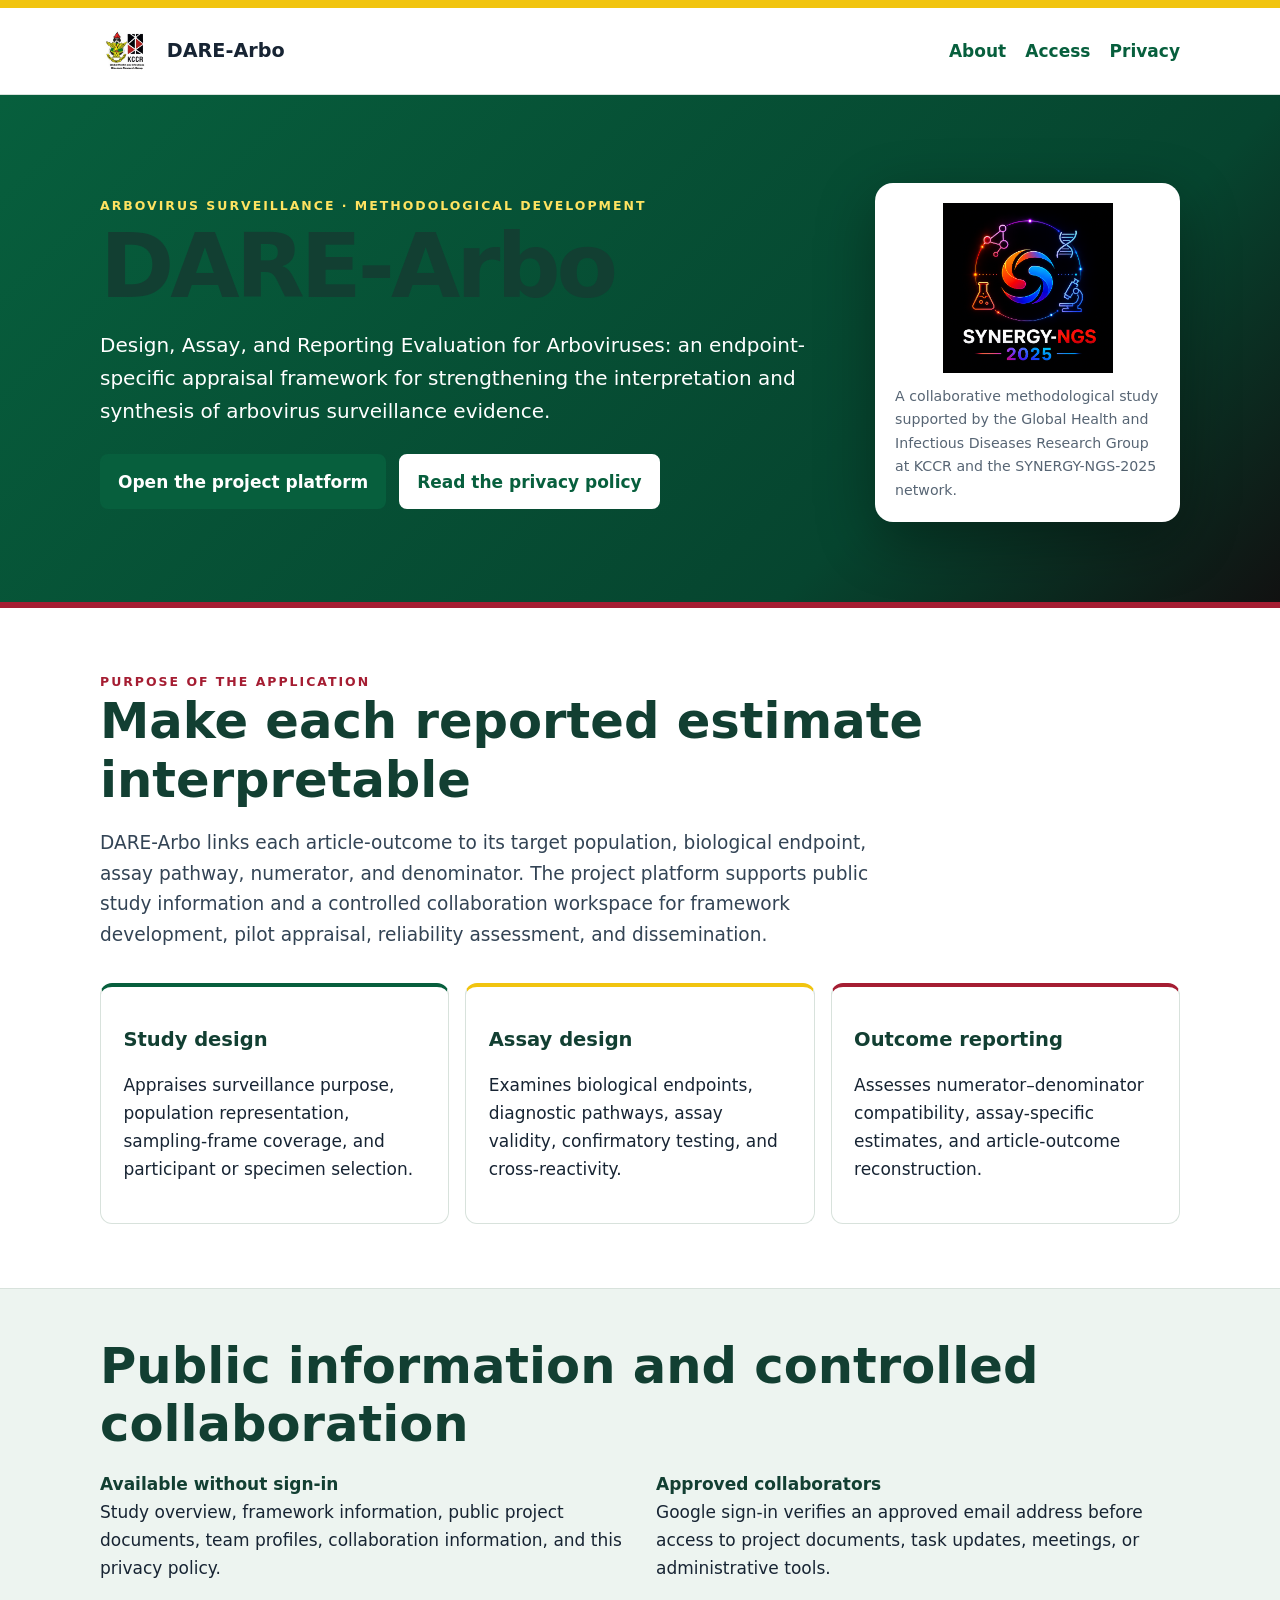
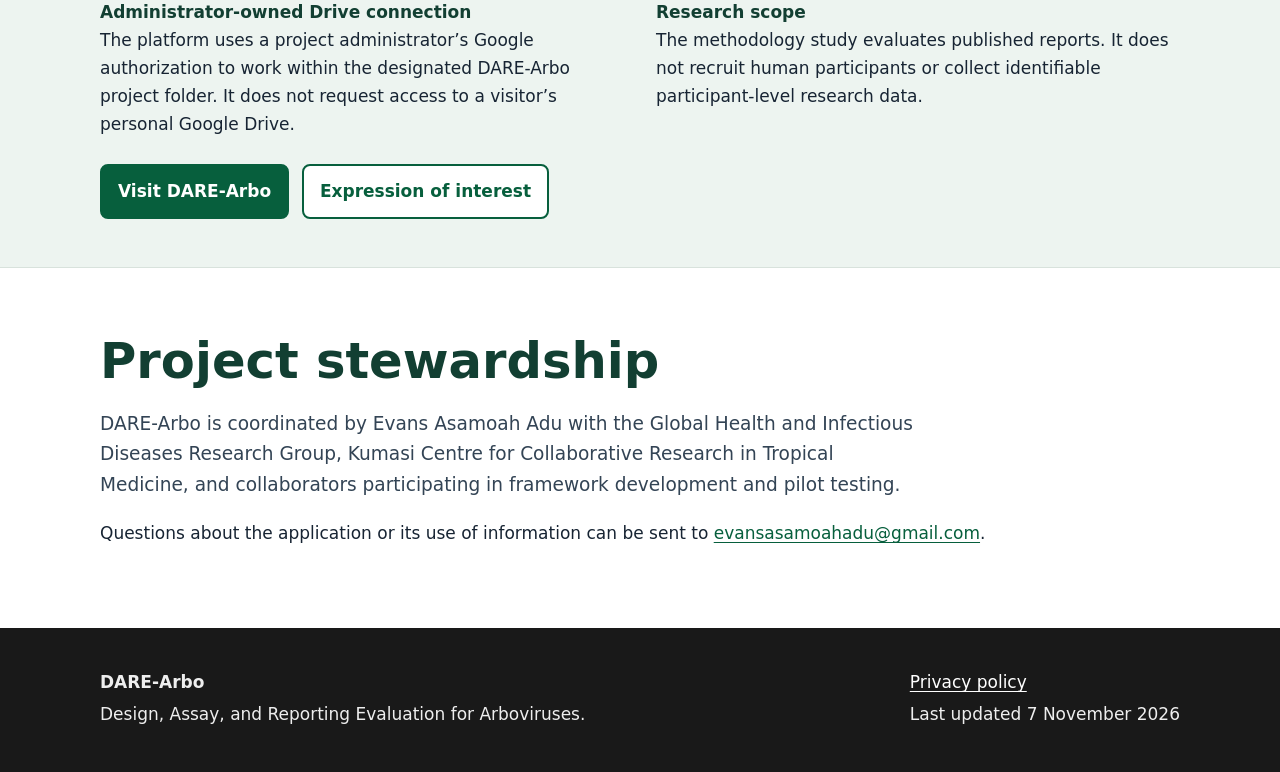
==== docs/index.html @ 60297cac "Add public OAuth verification site" ====
<!doctype html>
<html lang="en">
<head>
  <meta charset="utf-8">
  <meta name="viewport" content="width=device-width,initial-scale=1">
  <title>DARE-Arbo | Arbovirus evidence appraisal</title>
  <meta name="description" content="DARE-Arbo is an endpoint-specific framework for appraising arbovirus surveillance and seroepidemiological evidence.">
  <link rel="stylesheet" href="assets/site.css">
</head>
<body>
<a class="skip" href="#main">Skip to content</a>
<header class="site-header">
  <nav class="nav" aria-label="Primary navigation">
    <a class="brand" href="./"><img src="assets/ghid-kccr.jpeg" alt="GHID and KCCR logo"><span>DARE-Arbo</span></a>
    <div class="nav-links"><a href="#about">About</a><a href="#access">Access</a><a href="privacy.html">Privacy</a></div>
  </nav>
</header>
<main id="main">
  <div class="hero">
    <div class="hero-inner">
      <div>
        <div class="eyebrow">Arbovirus surveillance · methodological development</div>
        <h1>DARE-Arbo</h1>
        <p>Design, Assay, and Reporting Evaluation for Arboviruses: an endpoint-specific appraisal framework for strengthening the interpretation and synthesis of arbovirus surveillance evidence.</p>
        <div class="actions"><a class="button" href="https://dare-arbo-gxsla2u2vugc8gnsjyessi.streamlit.app/">Open the project platform</a><a class="button secondary" href="privacy.html">Read the privacy policy</a></div>
      </div>
      <aside class="hero-card" aria-label="Project collaboration"><img src="assets/synergy-ngs.png" alt="SYNERGY-NGS-2025 logo"><small>A collaborative methodological study supported by the Global Health and Infectious Diseases Research Group at KCCR and the SYNERGY-NGS-2025 network.</small></aside>
    </div>
  </div>

  <section id="about">
    <div class="eyebrow" style="color:#a51d32">Purpose of the application</div>
    <h2>Make each reported estimate interpretable</h2>
    <p class="lead">DARE-Arbo links each article-outcome to its target population, biological endpoint, assay pathway, numerator, and denominator. The project platform supports public study information and a controlled collaboration workspace for framework development, pilot appraisal, reliability assessment, and dissemination.</p>
    <div class="grid">
      <article class="card"><h3>Study design</h3><p>Appraises surveillance purpose, population representation, sampling-frame coverage, and participant or specimen selection.</p></article>
      <article class="card"><h3>Assay design</h3><p>Examines biological endpoints, diagnostic pathways, assay validity, confirmatory testing, and cross-reactivity.</p></article>
      <article class="card"><h3>Outcome reporting</h3><p>Assesses numerator–denominator compatibility, assay-specific estimates, and article-outcome reconstruction.</p></article>
    </div>
  </section>

  <div class="band"><section id="access">
    <h2>Public information and controlled collaboration</h2>
    <div class="facts">
      <div class="fact"><strong>Available without sign-in</strong><span>Study overview, framework information, public project documents, team profiles, collaboration information, and this privacy policy.</span></div>
      <div class="fact"><strong>Approved collaborators</strong><span>Google sign-in verifies an approved email address before access to project documents, task updates, meetings, or administrative tools.</span></div>
      <div class="fact"><strong>Administrator-owned Drive connection</strong><span>The platform uses a project administrator’s Google authorization to work within the designated DARE-Arbo project folder. It does not request access to a visitor’s personal Google Drive.</span></div>
      <div class="fact"><strong>Research scope</strong><span>The methodology study evaluates published reports. It does not recruit human participants or collect identifiable participant-level research data.</span></div>
    </div>
    <div class="actions"><a class="button" href="https://dare-arbo-gxsla2u2vugc8gnsjyessi.streamlit.app/">Visit DARE-Arbo</a><a class="button secondary" href="https://docs.google.com/forms/d/e/1FAIpQLSe5dFJ4mjU7XFID1mlbH_e0r1lHR8sOxIOkEEWdnVB3LBmgBg/viewform?usp=header">Expression of interest</a></div>
  </section></div>

  <section>
    <h2>Project stewardship</h2>
    <p class="lead">DARE-Arbo is coordinated by Evans Asamoah Adu with the Global Health and Infectious Diseases Research Group, Kumasi Centre for Collaborative Research in Tropical Medicine, and collaborators participating in framework development and pilot testing.</p>
    <p>Questions about the application or its use of information can be sent to <a href="mailto:evansasamoahadu@gmail.com">evansasamoahadu@gmail.com</a>.</p>
  </section>
</main>
<footer class="site-footer"><div class="footer-inner"><div><strong>DARE-Arbo</strong><p>Design, Assay, and Reporting Evaluation for Arboviruses.</p></div><div><a href="privacy.html">Privacy policy</a><p>Last updated 7 November 2026</p></div></div></footer>
</body>
</html>
---- docs/assets/site.css ----
:root{--green:#075f3d;--green-dark:#123f32;--red:#a51d32;--gold:#f1c40f;--ink:#172433;--muted:#576574;--paper:#fff;--soft:#edf4f0;--line:#d8e2dc;--black:#111;--max:1120px;color-scheme:light}
*{box-sizing:border-box}html{scroll-behavior:smooth}body{margin:0;background:var(--paper);color:var(--ink);font:17px/1.65 system-ui,-apple-system,"Segoe UI",sans-serif}a{color:var(--green);text-underline-offset:3px}a:hover{color:var(--red)}.skip{position:absolute;left:-9999px}.skip:focus{left:1rem;top:1rem;background:#fff;padding:.7rem;z-index:10}.site-header{border-top:8px solid var(--gold);border-bottom:1px solid var(--line);background:#fff}.nav{max-width:var(--max);margin:auto;padding:1rem 1.25rem;display:flex;align-items:center;justify-content:space-between;gap:1.5rem}.brand{display:flex;align-items:center;gap:.8rem;color:var(--ink);text-decoration:none;font-weight:800;font-size:1.2rem}.brand img{width:54px;height:54px;object-fit:contain}.nav-links{display:flex;gap:1.2rem;align-items:center}.nav-links a{text-decoration:none;font-weight:650}.button{display:inline-block;border-radius:8px;background:var(--green);color:#fff!important;text-decoration:none;padding:.72rem 1rem;font-weight:750;border:2px solid var(--green)}.button:hover{background:var(--green-dark);border-color:var(--green-dark)}.button.secondary{background:#fff;color:var(--green)!important}.hero{background:linear-gradient(135deg,var(--green) 0%,#06452f 72%,var(--black) 100%);color:#fff;border-bottom:6px solid var(--red)}.hero-inner{max-width:var(--max);margin:auto;padding:5.5rem 1.25rem 5rem;display:grid;grid-template-columns:minmax(0,1.55fr) minmax(250px,.65fr);gap:3rem;align-items:center}.eyebrow{color:#ffe361;text-transform:uppercase;letter-spacing:.16em;font-size:.78rem;font-weight:800}.hero h1{font-size:clamp(3rem,8vw,5.6rem);line-height:.95;margin:.5rem 0 1.25rem;letter-spacing:-.045em}.hero p{font-size:1.25rem;max-width:760px}.hero-card{background:#fff;color:var(--ink);border-radius:18px;padding:1.25rem;box-shadow:0 18px 60px #0005}.hero-card img{display:block;width:100%;max-height:170px;object-fit:contain}.hero-card small{display:block;color:var(--muted);margin-top:.75rem}.actions{display:flex;gap:.8rem;flex-wrap:wrap;margin-top:1.6rem}.hero .button.secondary{border-color:#fff}main section{max-width:var(--max);margin:auto;padding:4rem 1.25rem}h1,h2,h3{line-height:1.18;color:var(--green-dark)}h2{font-size:clamp(2rem,5vw,3.1rem);margin:0 0 1rem}h3{font-size:1.22rem}.lead{font-size:1.16rem;max-width:820px;color:#334455}.grid{display:grid;grid-template-columns:repeat(3,minmax(0,1fr));gap:1rem;margin-top:2rem}.card{border:1px solid var(--line);border-top:4px solid var(--green);border-radius:12px;padding:1.4rem;background:#fff}.card:nth-child(2){border-top-color:var(--gold)}.card:nth-child(3){border-top-color:var(--red)}.band{background:var(--soft);border-top:1px solid var(--line);border-bottom:1px solid var(--line)}.band section{padding-top:3rem;padding-bottom:3rem}.facts{display:grid;grid-template-columns:repeat(2,minmax(0,1fr));gap:1rem 2rem}.fact strong{display:block;color:var(--green-dark)}.privacy-layout{display:grid;grid-template-columns:260px minmax(0,1fr);gap:3rem;align-items:start}.toc{position:sticky;top:1rem;border:1px solid var(--line);border-radius:12px;padding:1rem;background:var(--soft)}.toc strong{display:block;margin-bottom:.4rem}.toc a{display:block;padding:.25rem 0}.policy h2{font-size:1.7rem;margin-top:2.8rem}.policy h2:first-child{margin-top:0}.policy table{width:100%;border-collapse:collapse;margin:1rem 0}.policy th,.policy td{text-align:left;vertical-align:top;border:1px solid var(--line);padding:.75rem}.policy th{background:var(--soft)}.notice{border-left:5px solid var(--gold);background:#fff9dc;padding:1rem 1.2rem;margin:1.5rem 0}.site-footer{background:#191919;color:#eee}.footer-inner{max-width:var(--max);margin:auto;padding:2.5rem 1.25rem;display:flex;justify-content:space-between;gap:2rem;flex-wrap:wrap}.site-footer a{color:#fff}.site-footer p{margin:.25rem 0;max-width:680px}@media(max-width:780px){.hero-inner,.privacy-layout{grid-template-columns:1fr}.hero-inner{padding-top:3.7rem}.hero-card{max-width:320px}.grid,.facts{grid-template-columns:1fr}.toc{position:static}.nav{align-items:flex-start}.nav-links{flex-direction:column;align-items:flex-end;gap:.35rem}.policy table,.policy thead,.policy tbody,.policy tr,.policy th,.policy td{display:block}.policy th{border-bottom:0}}
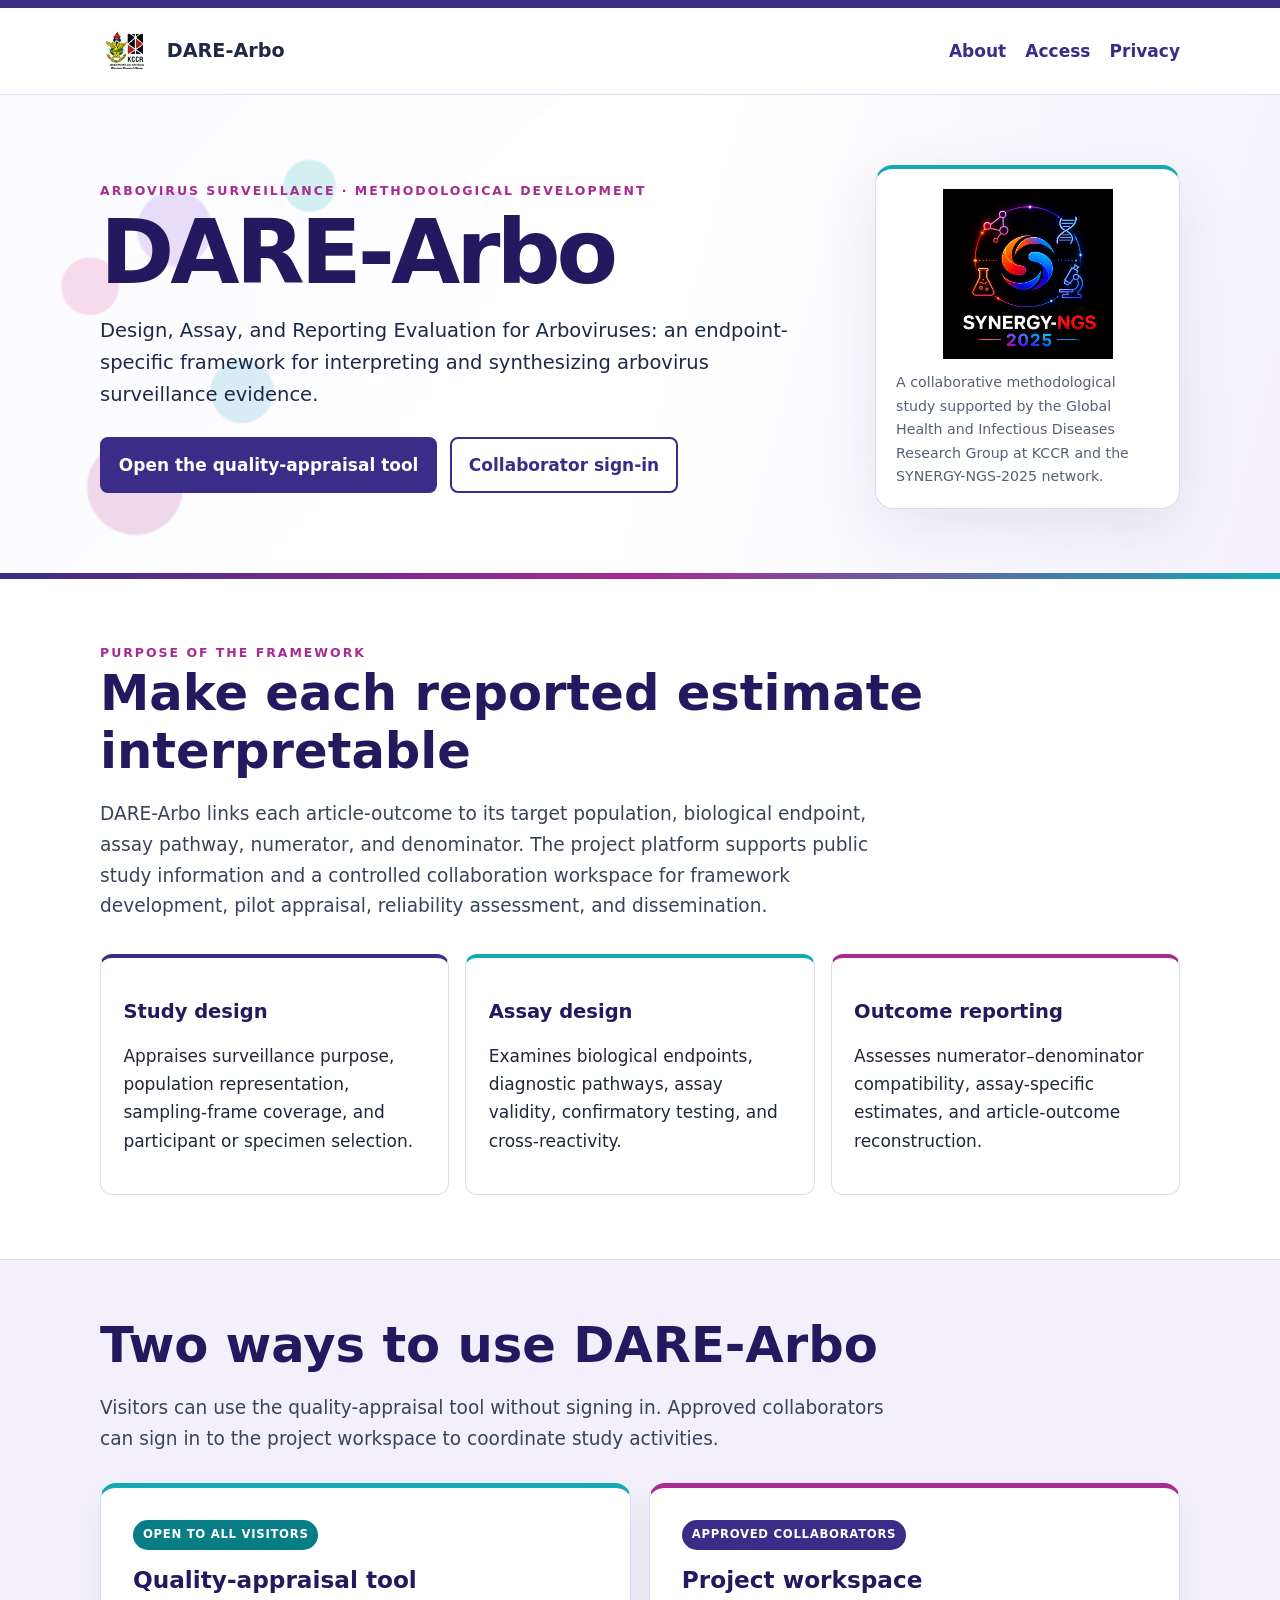
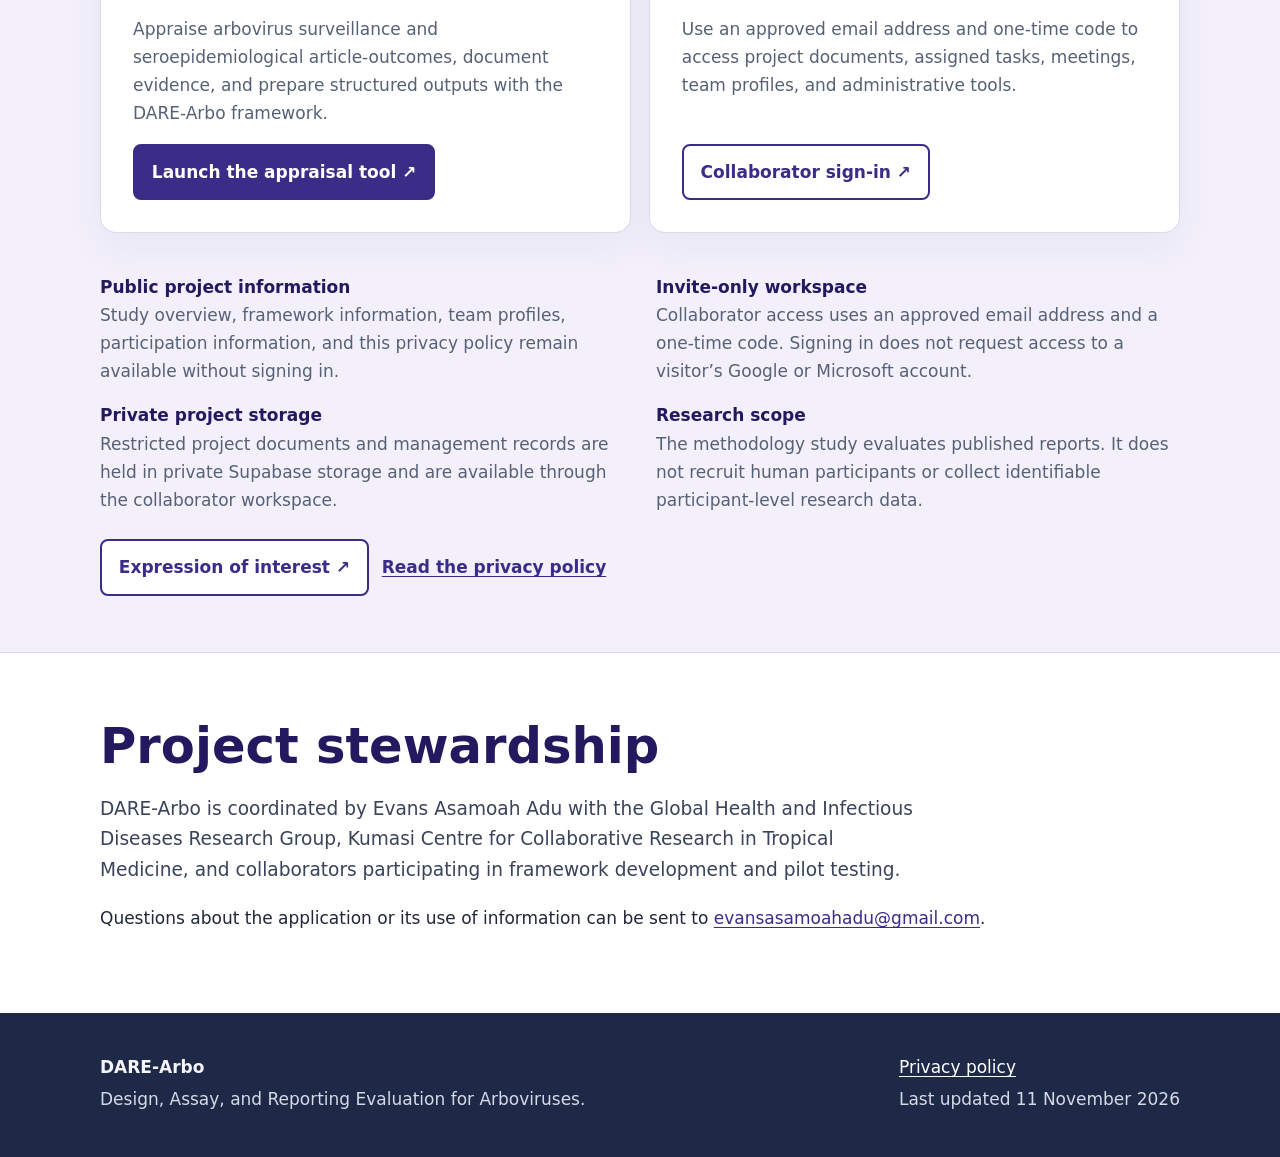
==== commit 6ad7d056: "Update DARE-Arbo public project page" ====
--- a/docs/index.html
+++ b/docs/index.html
@@ -3,6 +3,7 @@
 <head>
   <meta charset="utf-8">
   <meta name="viewport" content="width=device-width,initial-scale=1">
+  <meta name="google-site-verification" content="gFUFpt758JYcYrTgXXClX9mncqXUtRi1PRnjrYZKOCc">
   <title>DARE-Arbo | Arbovirus evidence appraisal</title>
   <meta name="description" content="DARE-Arbo is an endpoint-specific framework for appraising arbovirus surveillance and seroepidemiological evidence.">
   <link rel="stylesheet" href="assets/site.css">
@@ -21,15 +22,15 @@
       <div>
         <div class="eyebrow">Arbovirus surveillance · methodological development</div>
         <h1>DARE-Arbo</h1>
-        <p>Design, Assay, and Reporting Evaluation for Arboviruses: an endpoint-specific appraisal framework for strengthening the interpretation and synthesis of arbovirus surveillance evidence.</p>
-        <div class="actions"><a class="button" href="https://dare-arbo-gxsla2u2vugc8gnsjyessi.streamlit.app/">Open the project platform</a><a class="button secondary" href="privacy.html">Read the privacy policy</a></div>
+        <p>Design, Assay, and Reporting Evaluation for Arboviruses: an endpoint-specific framework for interpreting and synthesizing arbovirus surveillance evidence.</p>
+        <div class="actions"><a class="button" href="https://schistoadhesomeatlas-u8uiyupvejqlmumglumgsl.streamlit.app/">Open the quality-appraisal tool</a><a class="button secondary" href="https://dare-arbo-gxsla2u2vugc8gnsjyessi.streamlit.app/">Collaborator sign-in</a></div>
       </div>
       <aside class="hero-card" aria-label="Project collaboration"><img src="assets/synergy-ngs.png" alt="SYNERGY-NGS-2025 logo"><small>A collaborative methodological study supported by the Global Health and Infectious Diseases Research Group at KCCR and the SYNERGY-NGS-2025 network.</small></aside>
     </div>
   </div>
 
   <section id="about">
-    <div class="eyebrow" style="color:#a51d32">Purpose of the application</div>
+    <div class="eyebrow">Purpose of the framework</div>
     <h2>Make each reported estimate interpretable</h2>
     <p class="lead">DARE-Arbo links each article-outcome to its target population, biological endpoint, assay pathway, numerator, and denominator. The project platform supports public study information and a controlled collaboration workspace for framework development, pilot appraisal, reliability assessment, and dissemination.</p>
     <div class="grid">
@@ -40,14 +41,29 @@
   </section>
 
   <div class="band"><section id="access">
-    <h2>Public information and controlled collaboration</h2>
+    <h2>Two ways to use DARE-Arbo</h2>
+    <p class="lead">Visitors can use the quality-appraisal tool without signing in. Approved collaborators can sign in to the project workspace to coordinate study activities.</p>
+    <div class="destination-grid">
+      <article class="destination-card tool-card">
+        <span class="badge open">Open to all visitors</span>
+        <h3>Quality-appraisal tool</h3>
+        <p>Appraise arbovirus surveillance and seroepidemiological article-outcomes, document evidence, and prepare structured outputs with the DARE-Arbo framework.</p>
+        <a class="button" href="https://schistoadhesomeatlas-u8uiyupvejqlmumglumgsl.streamlit.app/">Launch the appraisal tool ↗</a>
+      </article>
+      <article class="destination-card workspace-card">
+        <span class="badge restricted">Approved collaborators</span>
+        <h3>Project workspace</h3>
+        <p>Use an approved email address and one-time code to access project documents, assigned tasks, meetings, team profiles, and administrative tools.</p>
+        <a class="button secondary" href="https://dare-arbo-gxsla2u2vugc8gnsjyessi.streamlit.app/">Collaborator sign-in ↗</a>
+      </article>
+    </div>
     <div class="facts">
-      <div class="fact"><strong>Available without sign-in</strong><span>Study overview, framework information, public project documents, team profiles, collaboration information, and this privacy policy.</span></div>
-      <div class="fact"><strong>Approved collaborators</strong><span>Google sign-in verifies an approved email address before access to project documents, task updates, meetings, or administrative tools.</span></div>
-      <div class="fact"><strong>Administrator-owned Drive connection</strong><span>The platform uses a project administrator’s Google authorization to work within the designated DARE-Arbo project folder. It does not request access to a visitor’s personal Google Drive.</span></div>
+      <div class="fact"><strong>Public project information</strong><span>Study overview, framework information, team profiles, participation information, and this privacy policy remain available without signing in.</span></div>
+      <div class="fact"><strong>Invite-only workspace</strong><span>Collaborator access uses an approved email address and a one-time code. Signing in does not request access to a visitor’s Google or Microsoft account.</span></div>
+      <div class="fact"><strong>Private project storage</strong><span>Restricted project documents and management records are held in private Supabase storage and are available through the collaborator workspace.</span></div>
       <div class="fact"><strong>Research scope</strong><span>The methodology study evaluates published reports. It does not recruit human participants or collect identifiable participant-level research data.</span></div>
     </div>
-    <div class="actions"><a class="button" href="https://dare-arbo-gxsla2u2vugc8gnsjyessi.streamlit.app/">Visit DARE-Arbo</a><a class="button secondary" href="https://docs.google.com/forms/d/e/1FAIpQLSe5dFJ4mjU7XFID1mlbH_e0r1lHR8sOxIOkEEWdnVB3LBmgBg/viewform?usp=header">Expression of interest</a></div>
+    <div class="actions"><a class="button secondary" href="https://docs.google.com/forms/d/e/1FAIpQLSe5dFJ4mjU7XFID1mlbH_e0r1lHR8sOxIOkEEWdnVB3LBmgBg/viewform?usp=header">Expression of interest ↗</a><a class="text-link" href="privacy.html">Read the privacy policy</a></div>
   </section></div>
 
   <section>
@@ -56,6 +72,6 @@
     <p>Questions about the application or its use of information can be sent to <a href="mailto:evansasamoahadu@gmail.com">evansasamoahadu@gmail.com</a>.</p>
   </section>
 </main>
-<footer class="site-footer"><div class="footer-inner"><div><strong>DARE-Arbo</strong><p>Design, Assay, and Reporting Evaluation for Arboviruses.</p></div><div><a href="privacy.html">Privacy policy</a><p>Last updated 7 November 2026</p></div></div></footer>
+<footer class="site-footer"><div class="footer-inner"><div><strong>DARE-Arbo</strong><p>Design, Assay, and Reporting Evaluation for Arboviruses.</p></div><div><a href="privacy.html">Privacy policy</a><p>Last updated 11 November 2026</p></div></div></footer>
 </body>
 </html>
--- a/docs/assets/site.css
+++ b/docs/assets/site.css
@@ -1,2 +1,92 @@
-:root{--green:#075f3d;--green-dark:#123f32;--red:#a51d32;--gold:#f1c40f;--ink:#172433;--muted:#576574;--paper:#fff;--soft:#edf4f0;--line:#d8e2dc;--black:#111;--max:1120px;color-scheme:light}
-*{box-sizing:border-box}html{scroll-behavior:smooth}body{margin:0;background:var(--paper);color:var(--ink);font:17px/1.65 system-ui,-apple-system,"Segoe UI",sans-serif}a{color:var(--green);text-underline-offset:3px}a:hover{color:var(--red)}.skip{position:absolute;left:-9999px}.skip:focus{left:1rem;top:1rem;background:#fff;padding:.7rem;z-index:10}.site-header{border-top:8px solid var(--gold);border-bottom:1px solid var(--line);background:#fff}.nav{max-width:var(--max);margin:auto;padding:1rem 1.25rem;display:flex;align-items:center;justify-content:space-between;gap:1.5rem}.brand{display:flex;align-items:center;gap:.8rem;color:var(--ink);text-decoration:none;font-weight:800;font-size:1.2rem}.brand img{width:54px;height:54px;object-fit:contain}.nav-links{display:flex;gap:1.2rem;align-items:center}.nav-links a{text-decoration:none;font-weight:650}.button{display:inline-block;border-radius:8px;background:var(--green);color:#fff!important;text-decoration:none;padding:.72rem 1rem;font-weight:750;border:2px solid var(--green)}.button:hover{background:var(--green-dark);border-color:var(--green-dark)}.button.secondary{background:#fff;color:var(--green)!important}.hero{background:linear-gradient(135deg,var(--green) 0%,#06452f 72%,var(--black) 100%);color:#fff;border-bottom:6px solid var(--red)}.hero-inner{max-width:var(--max);margin:auto;padding:5.5rem 1.25rem 5rem;display:grid;grid-template-columns:minmax(0,1.55fr) minmax(250px,.65fr);gap:3rem;align-items:center}.eyebrow{color:#ffe361;text-transform:uppercase;letter-spacing:.16em;font-size:.78rem;font-weight:800}.hero h1{font-size:clamp(3rem,8vw,5.6rem);line-height:.95;margin:.5rem 0 1.25rem;letter-spacing:-.045em}.hero p{font-size:1.25rem;max-width:760px}.hero-card{background:#fff;color:var(--ink);border-radius:18px;padding:1.25rem;box-shadow:0 18px 60px #0005}.hero-card img{display:block;width:100%;max-height:170px;object-fit:contain}.hero-card small{display:block;color:var(--muted);margin-top:.75rem}.actions{display:flex;gap:.8rem;flex-wrap:wrap;margin-top:1.6rem}.hero .button.secondary{border-color:#fff}main section{max-width:var(--max);margin:auto;padding:4rem 1.25rem}h1,h2,h3{line-height:1.18;color:var(--green-dark)}h2{font-size:clamp(2rem,5vw,3.1rem);margin:0 0 1rem}h3{font-size:1.22rem}.lead{font-size:1.16rem;max-width:820px;color:#334455}.grid{display:grid;grid-template-columns:repeat(3,minmax(0,1fr));gap:1rem;margin-top:2rem}.card{border:1px solid var(--line);border-top:4px solid var(--green);border-radius:12px;padding:1.4rem;background:#fff}.card:nth-child(2){border-top-color:var(--gold)}.card:nth-child(3){border-top-color:var(--red)}.band{background:var(--soft);border-top:1px solid var(--line);border-bottom:1px solid var(--line)}.band section{padding-top:3rem;padding-bottom:3rem}.facts{display:grid;grid-template-columns:repeat(2,minmax(0,1fr));gap:1rem 2rem}.fact strong{display:block;color:var(--green-dark)}.privacy-layout{display:grid;grid-template-columns:260px minmax(0,1fr);gap:3rem;align-items:start}.toc{position:sticky;top:1rem;border:1px solid var(--line);border-radius:12px;padding:1rem;background:var(--soft)}.toc strong{display:block;margin-bottom:.4rem}.toc a{display:block;padding:.25rem 0}.policy h2{font-size:1.7rem;margin-top:2.8rem}.policy h2:first-child{margin-top:0}.policy table{width:100%;border-collapse:collapse;margin:1rem 0}.policy th,.policy td{text-align:left;vertical-align:top;border:1px solid var(--line);padding:.75rem}.policy th{background:var(--soft)}.notice{border-left:5px solid var(--gold);background:#fff9dc;padding:1rem 1.2rem;margin:1.5rem 0}.site-footer{background:#191919;color:#eee}.footer-inner{max-width:var(--max);margin:auto;padding:2.5rem 1.25rem;display:flex;justify-content:space-between;gap:2rem;flex-wrap:wrap}.site-footer a{color:#fff}.site-footer p{margin:.25rem 0;max-width:680px}@media(max-width:780px){.hero-inner,.privacy-layout{grid-template-columns:1fr}.hero-inner{padding-top:3.7rem}.hero-card{max-width:320px}.grid,.facts{grid-template-columns:1fr}.toc{position:static}.nav{align-items:flex-start}.nav-links{flex-direction:column;align-items:flex-end;gap:.35rem}.policy table,.policy thead,.policy tbody,.policy tr,.policy th,.policy td{display:block}.policy th{border-bottom:0}}
+:root {
+  color-scheme: light;
+  --purple: #3b2c87;
+  --purple-dark: #24185e;
+  --magenta: #a72b91;
+  --cyan: #12a8b4;
+  --navy: #1e2948;
+  --ink: #20273a;
+  --muted: #566176;
+  --paper: #fff;
+  --lavender: #f3f0fc;
+  --line: #dfd9f0;
+  --max: 1120px;
+}
+* { box-sizing: border-box; }
+html { scroll-behavior: smooth; }
+body { margin: 0; background: var(--paper); color: var(--ink); font: 17px/1.65 system-ui, -apple-system, "Segoe UI", sans-serif; }
+a { color: var(--purple); text-underline-offset: 3px; }
+a:hover { color: var(--magenta); }
+.skip { position: absolute; left: -9999px; }
+.skip:focus { left: 1rem; top: 1rem; z-index: 10; padding: .7rem; background: #fff; }
+.site-header { position: relative; z-index: 2; border-top: 8px solid var(--purple); border-bottom: 1px solid var(--line); background: #fff; }
+.nav { display: flex; align-items: center; justify-content: space-between; gap: 1.5rem; max-width: var(--max); margin: auto; padding: 1rem 1.25rem; }
+.brand { display: flex; align-items: center; gap: .8rem; color: var(--navy); text-decoration: none; font-size: 1.2rem; font-weight: 850; }
+.brand img { width: 54px; height: 54px; object-fit: contain; }
+.nav-links { display: flex; align-items: center; gap: 1.2rem; }
+.nav-links a { color: var(--purple); font-weight: 700; text-decoration: none; }
+.nav-links a:hover { color: var(--magenta); }
+.button { display: inline-block; padding: .76rem 1.05rem; border: 2px solid var(--purple); border-radius: 8px; background: var(--purple); color: #fff !important; text-decoration: none; font-weight: 780; transition: transform .15s ease, background .15s ease; }
+.button:hover { transform: translateY(-1px); background: var(--purple-dark); border-color: var(--purple-dark); }
+.button.secondary { background: #fff; color: var(--purple) !important; }
+.button.secondary:hover { background: var(--lavender); border-color: var(--magenta); color: var(--magenta) !important; }
+.hero { position: relative; overflow: hidden; color: var(--navy); background: linear-gradient(105deg, #fff 0%, #fff 49%, #f4f1fc 100%); border-bottom: 6px solid transparent; border-image: linear-gradient(90deg, var(--purple), var(--magenta), var(--cyan)) 1; }
+.hero::before { position: absolute; inset: 0 auto 0 0; width: 44%; content: ""; opacity: .18; background: radial-gradient(circle at 16% 40%, #d83a9a 0 5%, transparent 5.4%), radial-gradient(circle at 31% 28%, #8244d6 0 7%, transparent 7.5%), radial-gradient(circle at 43% 62%, #2b9ad1 0 7%, transparent 7.5%), radial-gradient(circle at 24% 82%, #a72b91 0 8%, transparent 8.5%), radial-gradient(circle at 55% 19%, #12a8b4 0 5%, transparent 5.5%), linear-gradient(135deg, #ebe5fb, #fdfcff); clip-path: polygon(0 0, 100% 0, 83% 18%, 98% 35%, 78% 54%, 96% 72%, 79% 100%, 0 100%); }
+.hero-inner { position: relative; display: grid; grid-template-columns: minmax(0, 1.55fr) minmax(250px, .65fr); align-items: center; gap: 3rem; max-width: var(--max); margin: auto; padding: 4.4rem 1.25rem 4rem; }
+.eyebrow { color: var(--magenta); font-size: .78rem; font-weight: 850; letter-spacing: .16em; text-transform: uppercase; }
+.hero h1 { max-width: 760px; margin: .5rem 0 1.1rem; color: var(--purple-dark); font-size: clamp(3rem, 8vw, 5.6rem); line-height: .95; letter-spacing: -.045em; }
+.hero p { max-width: 760px; font-size: 1.22rem; }
+.hero-card { padding: 1.25rem; border: 1px solid var(--line); border-top: 4px solid var(--cyan); border-radius: 18px; background: #fff; box-shadow: 0 18px 60px #28205b18; }
+.hero-card img { display: block; width: 100%; max-height: 170px; object-fit: contain; }
+.hero-card small { display: block; margin-top: .75rem; color: var(--muted); }
+.actions { display: flex; flex-wrap: wrap; align-items: center; gap: .8rem; margin-top: 1.6rem; }
+main section { max-width: var(--max); margin: auto; padding: 4rem 1.25rem; }
+h1, h2, h3 { line-height: 1.18; color: var(--purple-dark); }
+h2 { margin: 0 0 1rem; font-size: clamp(2rem, 5vw, 3.1rem); }
+h3 { font-size: 1.22rem; }
+.lead { max-width: 820px; color: #39435a; font-size: 1.16rem; }
+.grid { display: grid; grid-template-columns: repeat(3, minmax(0, 1fr)); gap: 1rem; margin-top: 2rem; }
+.card { padding: 1.4rem; border: 1px solid var(--line); border-top: 4px solid var(--purple); border-radius: 12px; background: #fff; }
+.card:nth-child(2) { border-top-color: var(--cyan); }
+.card:nth-child(3) { border-top-color: var(--magenta); }
+.band { border-block: 1px solid var(--line); background: var(--lavender); }
+.band section { padding-block: 3.5rem; }
+.destination-grid { display: grid; grid-template-columns: repeat(2, minmax(0, 1fr)); gap: 1.1rem; margin: 1.8rem 0 2.5rem; }
+.destination-card { display: flex; flex-direction: column; align-items: flex-start; padding: clamp(1.3rem, 3vw, 2rem); border: 1px solid var(--line); border-radius: 16px; background: #fff; box-shadow: 0 14px 40px #28205b0d; }
+.destination-card h3 { margin: 1rem 0 .3rem; font-size: 1.45rem; }
+.destination-card p { flex: 1; color: var(--muted); }
+.tool-card { border-top: 5px solid var(--cyan); }
+.workspace-card { border-top: 5px solid var(--magenta); }
+.badge { display: inline-block; padding: .32rem .62rem; border-radius: 999px; font-size: .73rem; font-weight: 850; letter-spacing: .06em; text-transform: uppercase; }
+.badge.open { color: #fff; background: #087d86; }
+.badge.restricted { color: #fff; background: var(--purple); }
+.facts { display: grid; grid-template-columns: repeat(2, minmax(0, 1fr)); gap: 1rem 2rem; }
+.fact strong { display: block; color: var(--purple-dark); }
+.fact span { color: var(--muted); }
+.text-link { color: var(--purple); font-weight: 750; }
+.privacy-layout { display: grid; grid-template-columns: 260px minmax(0, 1fr); align-items: start; gap: 3rem; }
+.toc { position: sticky; top: 1rem; padding: 1rem; border: 1px solid var(--line); border-radius: 12px; background: var(--lavender); }
+.toc strong { display: block; margin-bottom: .4rem; color: var(--purple-dark); }
+.toc a { display: block; padding: .25rem 0; }
+.policy h2 { margin-top: 2.8rem; font-size: 1.7rem; }
+.policy h2:first-child { margin-top: 0; }
+.policy table { width: 100%; margin: 1rem 0; border-collapse: collapse; }
+.policy th, .policy td { padding: .75rem; border: 1px solid var(--line); text-align: left; vertical-align: top; }
+.policy th { background: var(--lavender); color: var(--purple-dark); }
+.notice { margin: 1.5rem 0; padding: 1rem 1.2rem; border-left: 5px solid var(--magenta); background: #f8f3fb; }
+.site-footer { background: var(--navy); color: #f5f4fb; }
+.footer-inner { display: flex; flex-wrap: wrap; justify-content: space-between; gap: 2rem; max-width: var(--max); margin: auto; padding: 2.5rem 1.25rem; }
+.site-footer a { color: #fff; }
+.site-footer p { max-width: 680px; margin: .25rem 0; color: #d6d9e6; }
+@media (max-width: 780px) {
+  .hero-inner, .privacy-layout { grid-template-columns: 1fr; }
+  .hero-inner { padding-top: 3.2rem; }
+  .hero-card { max-width: 320px; }
+  .hero::before { width: 70%; opacity: .12; }
+  .grid, .facts, .destination-grid { grid-template-columns: 1fr; }
+  .toc { position: static; }
+  .nav { align-items: flex-start; }
+  .nav-links { flex-direction: column; align-items: flex-end; gap: .35rem; }
+  .policy table, .policy thead, .policy tbody, .policy tr, .policy th, .policy td { display: block; }
+  .policy th { border-bottom: 0; }
+}
